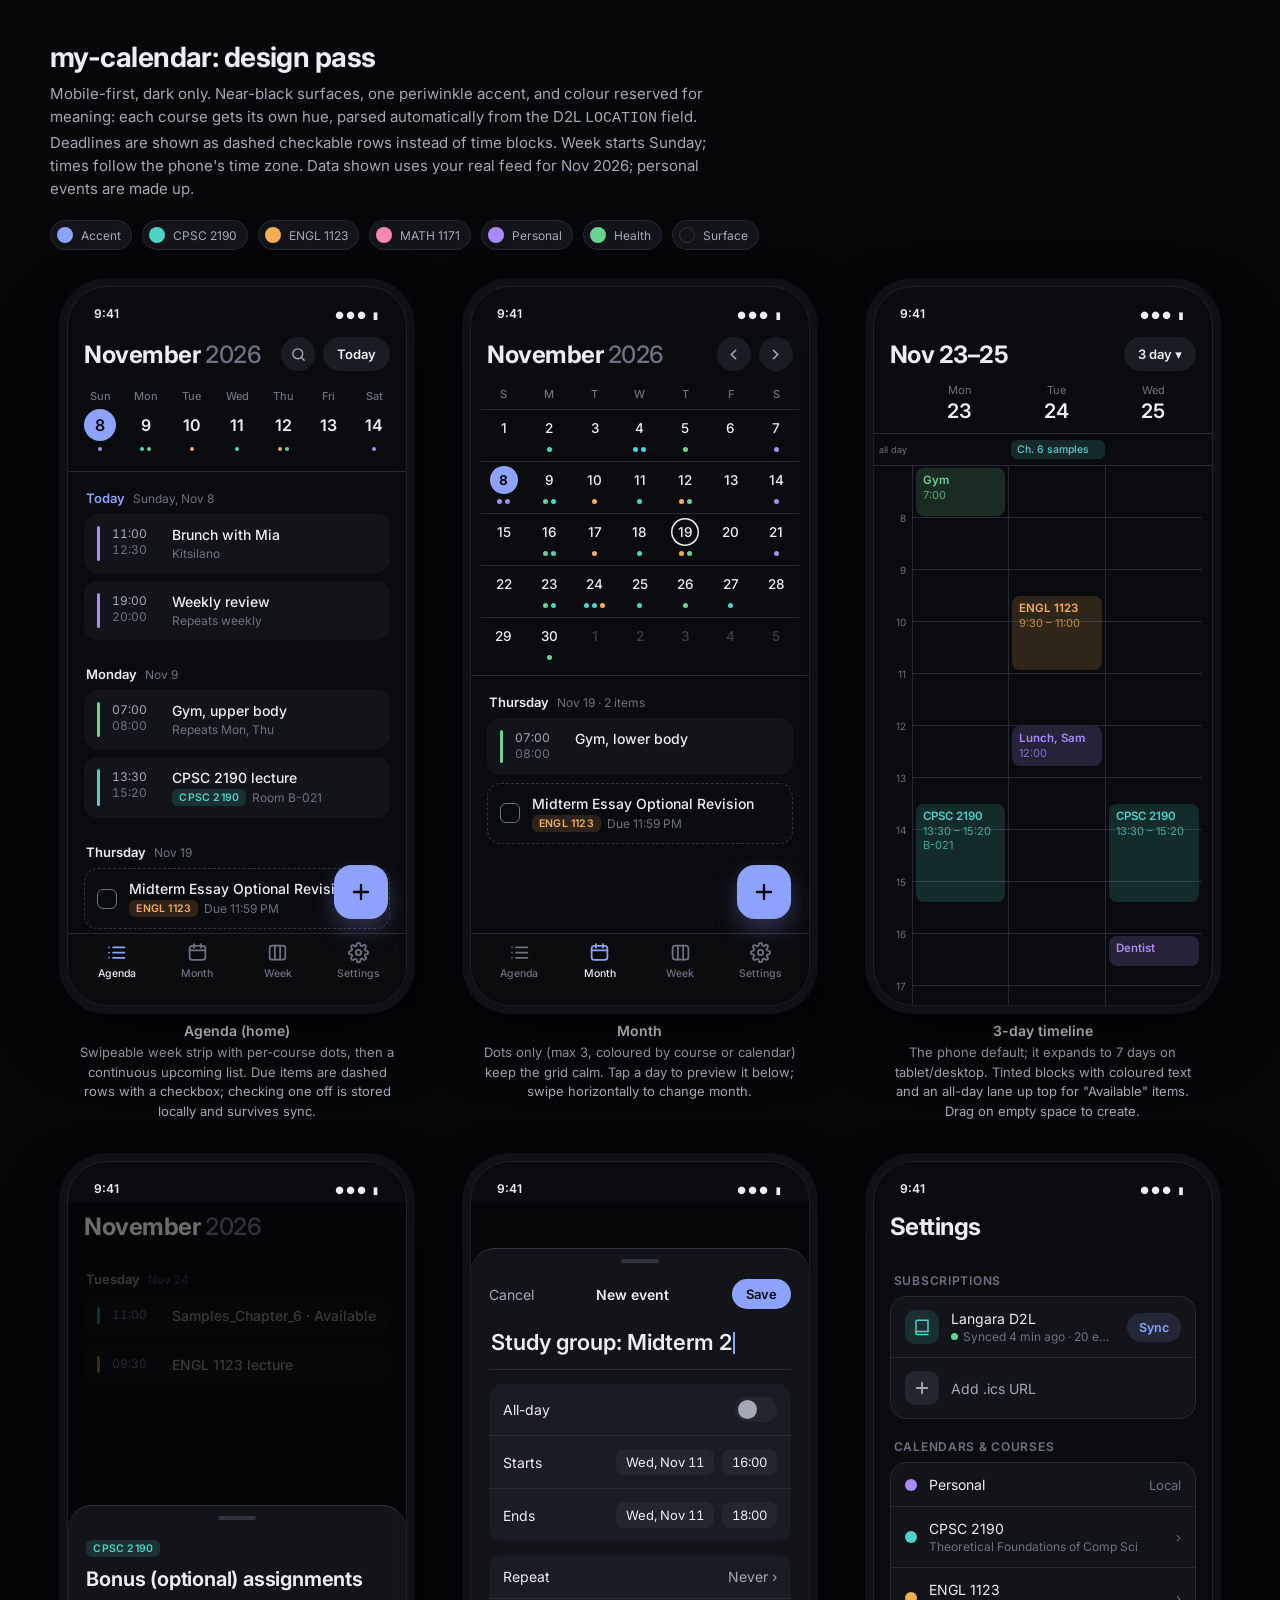
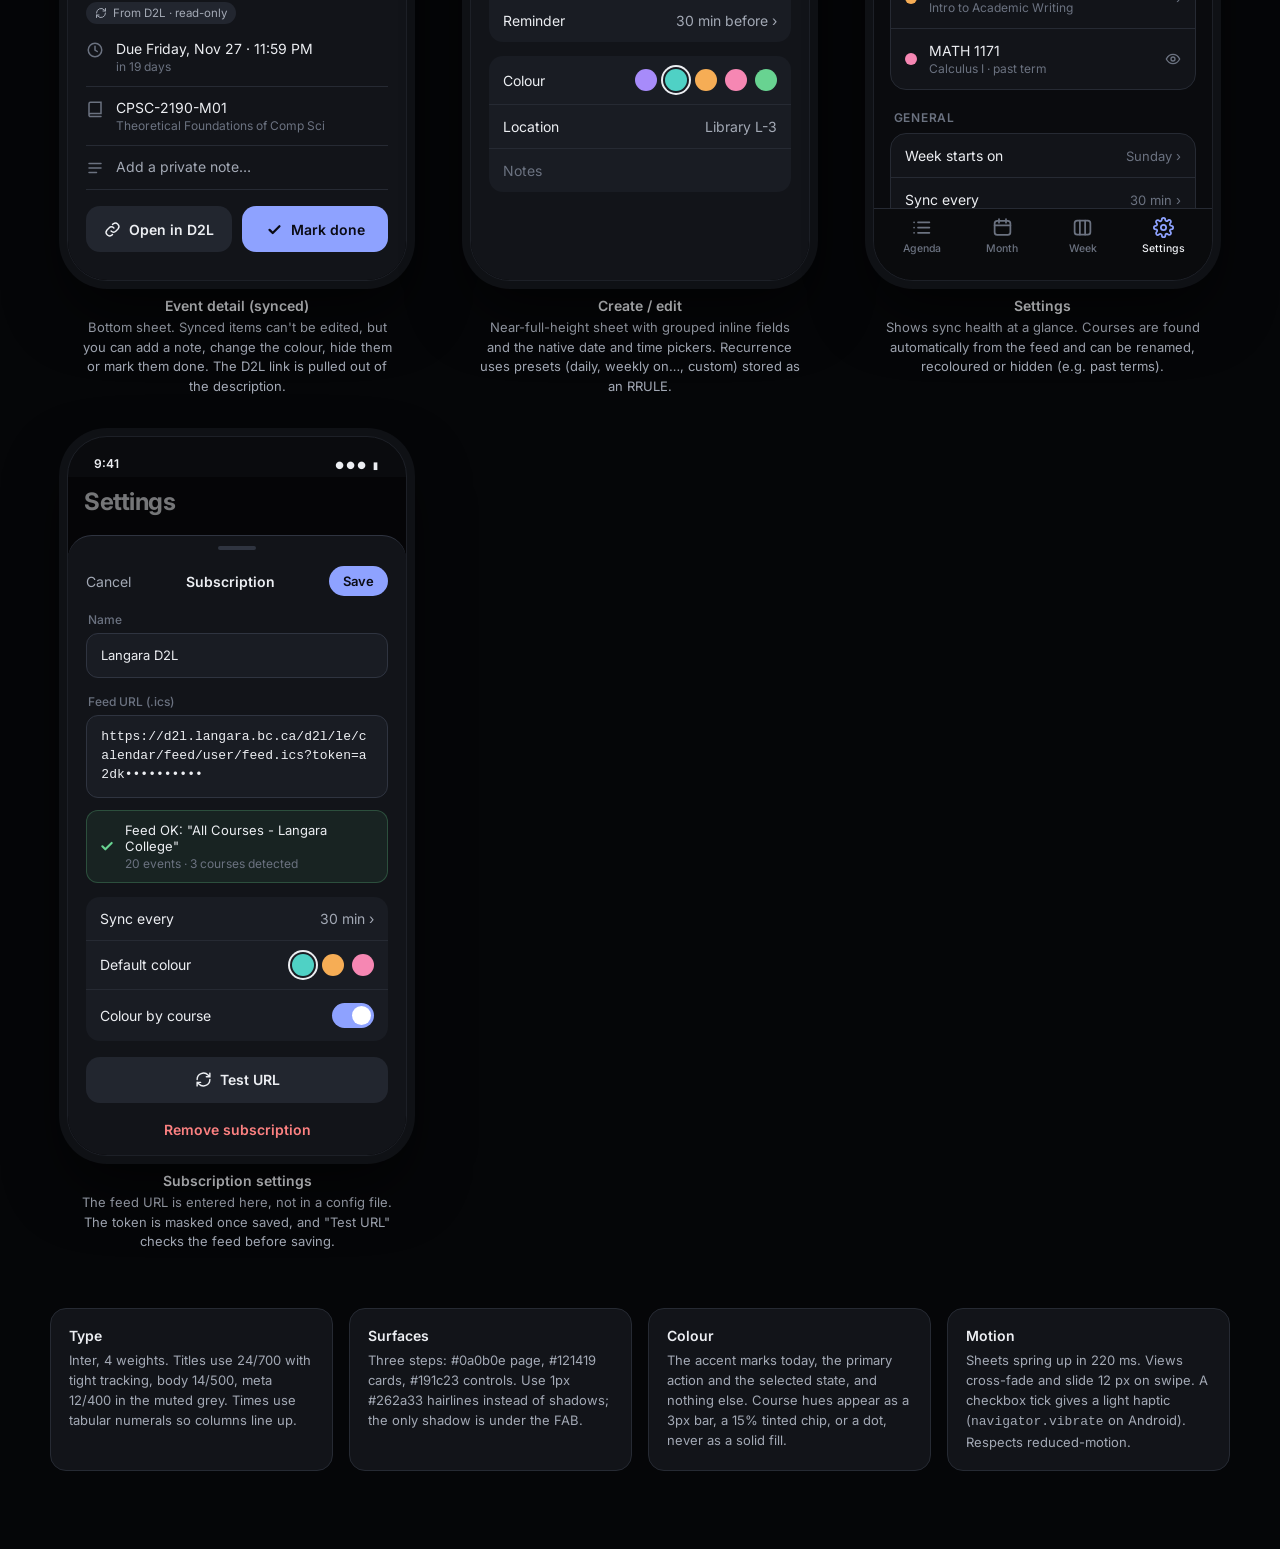
==== docs/designs/index.html @ 11b60230 "Add plan and design mockups Co-Authored-By: Claude Opus 5.5 <noreply@anthropic.com>" ====
<!doctype html>
<html lang="en">
<head>
<meta charset="utf-8">
<meta name="viewport" content="width=device-width, initial-scale=1">
<title>Calendar Designs</title>
<link rel="preconnect" href="https://fonts.googleapis.com">
<link href="https://fonts.googleapis.com/css2?family=Inter:wght@400;500;600;700&display=swap" rel="stylesheet">
<style>
:root{
  --bg:#0a0b0e; --canvas:#050608;
  --s1:#121419; --s2:#191c23; --s3:#22262f;
  --line:#262a33; --line2:#2f3440;
  --tx:#eceef2; --tx2:#a3a9b5; --tx3:#6b7280;
  --accent:#8ea2ff; --accent-bg:rgba(142,162,255,.14);
  --cpsc:#4fd1c5; --engl:#f6ad55; --math:#f687b3; --me:#a78bfa; --gym:#68d391;
  --danger:#fc8181;
  --r:14px;
}
*{box-sizing:border-box;margin:0;padding:0}
html,body{background:var(--canvas);color:var(--tx);font-family:Inter,system-ui,sans-serif;-webkit-font-smoothing:antialiased}
body{padding:40px 16px 80px}
.intro{max-width:1180px;margin:0 auto 36px}
.intro h1{font-size:28px;font-weight:700;letter-spacing:-.02em}
.intro p{color:var(--tx2);margin-top:8px;max-width:680px;line-height:1.55;font-size:15px}
.tokens{display:flex;flex-wrap:wrap;gap:10px;margin-top:20px}
.tok{display:flex;align-items:center;gap:8px;font-size:12px;color:var(--tx2);background:var(--s1);border:1px solid var(--line);padding:6px 10px 6px 6px;border-radius:999px}
.tok i{width:16px;height:16px;border-radius:50%;display:block}
.grid{max-width:1180px;margin:0 auto;display:grid;grid-template-columns:repeat(auto-fill,minmax(340px,1fr));gap:40px 28px;justify-items:center}
figure{display:flex;flex-direction:column;align-items:center;gap:14px}
figcaption{font-size:13px;color:var(--tx2);text-align:center;max-width:320px;line-height:1.5}
figcaption b{color:var(--tx);display:block;font-weight:600;font-size:14px;margin-bottom:2px}

/* phone */
.phone{width:340px;max-width:100%;height:720px;background:var(--bg);border-radius:40px;border:1px solid #1d2027;box-shadow:0 0 0 8px #0f1115,0 30px 60px rgba(0,0,0,.6);position:relative;overflow:hidden;display:flex;flex-direction:column}
.status{height:40px;flex:none;display:flex;justify-content:space-between;align-items:flex-end;padding:0 26px 6px;font-size:12px;font-weight:600}
.status span:last-child{letter-spacing:2px;font-size:10px}
.screen{flex:1;overflow:hidden;display:flex;flex-direction:column;position:relative}
.scroll{flex:1;overflow:hidden;padding:0 16px}

/* header */
.hdr{padding:10px 16px 12px;display:flex;align-items:center;justify-content:space-between}
.hdr h2{font-size:24px;font-weight:700;letter-spacing:-.02em}
.hdr h2 small{color:var(--tx3);font-weight:500;font-size:24px}
.hbtns{display:flex;gap:8px}
.ib{width:34px;height:34px;border-radius:50%;background:var(--s2);display:grid;place-items:center;color:var(--tx2)}
.ib svg{width:17px;height:17px}
.pill{height:34px;padding:0 14px;border-radius:999px;background:var(--s2);display:flex;align-items:center;font-size:13px;font-weight:600;color:var(--tx)}

/* week strip */
.strip{display:grid;grid-template-columns:repeat(7,1fr);padding:0 10px 12px;gap:2px;border-bottom:1px solid var(--line)}
.d{display:flex;flex-direction:column;align-items:center;gap:6px;padding:6px 0 8px;border-radius:12px}
.d .w{font-size:11px;color:var(--tx3);font-weight:500}
.d .n{font-size:16px;font-weight:600;width:32px;height:32px;display:grid;place-items:center;border-radius:50%}
.d.today .n{background:var(--accent);color:#0a0b14}
.d .dots{display:flex;gap:3px;height:4px}
.d .dots i{width:4px;height:4px;border-radius:50%}

/* agenda */
.dayh{display:flex;align-items:baseline;gap:8px;padding:18px 2px 8px}
.dayh b{font-size:13px;font-weight:600}
.dayh span{font-size:12px;color:var(--tx3)}
.dayh.t b{color:var(--accent)}
.ev{display:flex;gap:12px;align-items:stretch;padding:11px 12px;background:var(--s1);border-radius:var(--r);margin-bottom:8px;border:1px solid transparent}
.ev .bar{width:3px;border-radius:3px;flex:none}
.ev .tm{width:48px;flex:none;font-size:12px;color:var(--tx2);line-height:1.35;font-variant-numeric:tabular-nums}
.ev .tm em{display:block;color:var(--tx3);font-style:normal}
.ev .bd{flex:1;min-width:0}
.ev .tt{font-size:14px;font-weight:500;white-space:nowrap;overflow:hidden;text-overflow:ellipsis}
.ev .sb{font-size:12px;color:var(--tx3);margin-top:3px;display:flex;gap:6px;align-items:center;white-space:nowrap;overflow:hidden}
.chip{font-size:10.5px;font-weight:600;padding:2px 7px;border-radius:6px;letter-spacing:.02em}
.ev.due{background:transparent;border:1px dashed var(--line2)}
.cb{width:20px;height:20px;border-radius:6px;border:1.5px solid var(--tx3);flex:none;align-self:center;display:grid;place-items:center}
.cb.on{background:var(--cpsc);border-color:var(--cpsc)}
.cb.on svg{width:13px;height:13px;color:#06201e}
.ev.done .tt{color:var(--tx3);text-decoration:line-through}
.empty{font-size:12px;color:var(--tx3);padding:4px 2px 4px}

/* fab + nav */
.fab{position:absolute;right:18px;bottom:86px;width:54px;height:54px;border-radius:18px;background:var(--accent);color:#0a0b14;display:grid;place-items:center;box-shadow:0 10px 24px rgba(142,162,255,.28)}
.fab svg{width:24px;height:24px}
.nav{height:72px;flex:none;border-top:1px solid var(--line);background:rgba(10,11,14,.92);display:grid;grid-template-columns:repeat(4,1fr);padding:8px 8px 18px}
.nav a{display:flex;flex-direction:column;align-items:center;gap:4px;font-size:10.5px;color:var(--tx3);font-weight:500}
.nav a svg{width:21px;height:21px}
.nav a.on{color:var(--tx)}
.nav a.on svg{color:var(--accent)}

/* month */
.mgrid{display:grid;grid-template-columns:repeat(7,1fr);padding:0 10px}
.mgrid .wd{font-size:11px;color:var(--tx3);text-align:center;padding:4px 0 8px;font-weight:500}
.mc{height:52px;display:flex;flex-direction:column;align-items:center;gap:5px;padding-top:4px;border-top:1px solid var(--line)}
.mc .n{font-size:13.5px;width:28px;height:28px;display:grid;place-items:center;border-radius:50%;font-weight:500}
.mc.o .n{color:var(--tx3);opacity:.5}
.mc.today .n{background:var(--accent);color:#0a0b14;font-weight:700}
.mc.sel .n{box-shadow:inset 0 0 0 1.5px var(--tx)}
.mc .dots{display:flex;gap:3px}
.mc .dots i{width:5px;height:5px;border-radius:50%}
.selday{flex:1;overflow:hidden;margin-top:6px;border-top:1px solid var(--line);padding:0 16px}

/* week timeline */
.tl{display:grid;grid-template-columns:38px repeat(3,1fr);flex:1;position:relative;padding-right:10px}
.tlh{display:grid;grid-template-columns:38px repeat(3,1fr);padding:0 10px 10px 0;border-bottom:1px solid var(--line)}
.tlh div{text-align:center}
.tlh .w{font-size:11px;color:var(--tx3)}
.tlh .n{font-size:20px;font-weight:600;margin-top:2px}
.tlh .today .n{color:var(--accent)}
.hrs{font-size:10px;color:var(--tx3);text-align:right;padding-right:6px}
.hrs div{height:52px;transform:translateY(-6px)}
.col{position:relative;border-left:1px solid var(--line);background:repeating-linear-gradient(to bottom,transparent 0,transparent 51px,var(--line) 51px,var(--line) 52px)}
.blk{position:absolute;left:3px;right:3px;border-radius:8px;padding:5px 7px;font-size:11px;line-height:1.3;overflow:hidden}
.blk b{font-weight:600;display:block;font-size:11.5px}
.blk span{opacity:.75}
.now{position:absolute;left:38px;right:10px;height:2px;background:var(--danger);z-index:2}
.now::before{content:"";position:absolute;left:-4px;top:-3px;width:8px;height:8px;border-radius:50%;background:var(--danger)}
.allday{display:grid;grid-template-columns:38px repeat(3,1fr);padding:6px 10px 6px 0;border-bottom:1px solid var(--line);font-size:10px;color:var(--tx3);gap:3px;align-items:center}
.allday .a{font-size:10.5px;padding:3px 6px;border-radius:6px;font-weight:500;white-space:nowrap;overflow:hidden;text-overflow:ellipsis}

/* sheet */
.dim{position:absolute;inset:0;background:rgba(0,0,0,.55)}
.sheet{position:absolute;left:0;right:0;bottom:0;background:var(--s1);border-radius:24px 24px 0 0;border-top:1px solid var(--line2);padding:10px 18px 28px}
.grab{width:38px;height:4px;border-radius:4px;background:var(--line2);margin:0 auto 16px}
.sheet h3{font-size:20px;font-weight:650;letter-spacing:-.01em;line-height:1.3}
.row{display:flex;gap:12px;align-items:flex-start;padding:12px 0;border-bottom:1px solid var(--line);font-size:14px}
.row:last-of-type{border-bottom:0}
.row svg{width:18px;height:18px;color:var(--tx3);flex:none;margin-top:1px}
.row small{display:block;color:var(--tx3);font-size:12px;margin-top:2px}
.src{display:inline-flex;align-items:center;gap:6px;font-size:11.5px;color:var(--tx2);background:var(--s3);padding:4px 9px;border-radius:999px;margin:10px 0 4px}
.src svg{width:12px;height:12px}
.btns{display:flex;gap:10px;margin-top:16px}
.btn{flex:1;height:46px;border-radius:14px;display:flex;align-items:center;justify-content:center;gap:8px;font-size:14px;font-weight:600;background:var(--s3);color:var(--tx)}
.btn.pri{background:var(--accent);color:#0a0b14}
.btn svg{width:17px;height:17px}

/* form */
.ftop{display:flex;justify-content:space-between;align-items:center;margin-bottom:14px;font-size:14px}
.ftop a{color:var(--tx2)}
.ftop b{font-weight:600}
.ftop .save{color:#0a0b14;background:var(--accent);padding:7px 14px;border-radius:999px;font-weight:600;font-size:13px}
.title-in{font-size:22px;font-weight:600;padding:6px 2px 14px;border-bottom:1px solid var(--line);color:var(--tx)}
.title-in .caret{display:inline-block;width:2px;height:22px;background:var(--accent);vertical-align:-4px;margin-left:1px}
.grp{background:var(--s2);border-radius:14px;margin-top:14px;overflow:hidden}
.fr{display:flex;align-items:center;justify-content:space-between;padding:13px 14px;font-size:14px;border-bottom:1px solid var(--line)}
.fr:last-child{border-bottom:0}
.fr .v{color:var(--tx2);display:flex;align-items:center;gap:8px}
.fr .v .box{background:var(--s3);padding:5px 10px;border-radius:8px;color:var(--tx);font-size:13px;font-variant-numeric:tabular-nums}
.tog{width:42px;height:25px;border-radius:999px;background:var(--s3);position:relative}
.tog::after{content:"";position:absolute;top:3px;left:3px;width:19px;height:19px;border-radius:50%;background:var(--tx2)}
.tog.on{background:var(--accent)}.tog.on::after{left:20px;background:#fff}
.sw{display:flex;gap:8px}
.sw i{width:22px;height:22px;border-radius:50%;display:block}
.sw i.on{box-shadow:0 0 0 2px var(--s2),0 0 0 4px var(--tx)}

/* settings */
.sec{font-size:12px;color:var(--tx3);font-weight:600;letter-spacing:.06em;text-transform:uppercase;margin:20px 4px 8px}
.card{background:var(--s1);border-radius:16px;border:1px solid var(--line);overflow:hidden}
.sr{display:flex;align-items:center;gap:12px;padding:13px 14px;border-bottom:1px solid var(--line);font-size:14px}
.sr:last-child{border-bottom:0}
.sr .ic{width:34px;height:34px;border-radius:10px;display:grid;place-items:center;flex:none}
.sr .ic svg{width:18px;height:18px}
.sr .m{flex:1;min-width:0}
.sr .m small{display:block;font-size:12px;color:var(--tx3);margin-top:2px;white-space:nowrap;overflow:hidden;text-overflow:ellipsis}
.ok{display:inline-block;width:7px;height:7px;border-radius:50%;background:var(--gym);margin-right:5px;vertical-align:1px}
.sr .r{color:var(--tx3);font-size:13px}
.syncbtn{font-size:12.5px;font-weight:600;color:var(--accent);background:var(--accent-bg);padding:7px 12px;border-radius:999px}
.dot{width:12px;height:12px;border-radius:50%;flex:none}
.notes{max-width:1180px;margin:56px auto 0;display:grid;grid-template-columns:repeat(auto-fit,minmax(260px,1fr));gap:16px}
.note{background:var(--s1);border:1px solid var(--line);border-radius:16px;padding:18px}
.note h4{font-size:14px;font-weight:600;margin-bottom:6px}
.note p{font-size:13px;color:var(--tx2);line-height:1.55}
.inp{background:var(--s2);border:1px solid var(--line2);border-radius:12px;padding:12px 14px;font-size:13px;color:var(--tx);font-family:ui-monospace,Menlo,monospace;word-break:break-all;line-height:1.45}
.lbl{font-size:12px;color:var(--tx3);margin:16px 2px 6px;font-weight:500}
.okbox{display:flex;gap:10px;align-items:center;margin-top:12px;padding:11px 12px;border-radius:12px;background:rgba(104,211,145,.08);border:1px solid rgba(104,211,145,.25);font-size:13px}
.okbox svg{width:16px;height:16px;color:var(--gym);flex:none}
.okbox small{display:block;color:var(--tx3);font-size:12px;margin-top:2px}
.danger{color:var(--danger);font-size:14px;font-weight:600;text-align:center;margin-top:18px}
</style>
</head>
<body>

<svg width="0" height="0" style="position:absolute">
  <symbol id="i-list" viewBox="0 0 24 24" fill="none" stroke="currentColor" stroke-width="2" stroke-linecap="round"><path d="M8 6h13M8 12h13M8 18h13M3.5 6h.01M3.5 12h.01M3.5 18h.01"/></symbol>
  <symbol id="i-cal" viewBox="0 0 24 24" fill="none" stroke="currentColor" stroke-width="2" stroke-linecap="round"><rect x="3" y="4.5" width="18" height="16" rx="3"/><path d="M3 9.5h18M8 2.5v4M16 2.5v4"/></symbol>
  <symbol id="i-week" viewBox="0 0 24 24" fill="none" stroke="currentColor" stroke-width="2" stroke-linecap="round"><rect x="3" y="4" width="18" height="16" rx="3"/><path d="M9 4v16M15 4v16"/></symbol>
  <symbol id="i-gear" viewBox="0 0 24 24" fill="none" stroke="currentColor" stroke-width="2" stroke-linecap="round"><circle cx="12" cy="12" r="3"/><path d="M19.4 15a1.7 1.7 0 0 0 .3 1.8l.1.1a2 2 0 1 1-2.8 2.8l-.1-.1a1.7 1.7 0 0 0-1.8-.3 1.7 1.7 0 0 0-1 1.5V21a2 2 0 1 1-4 0v-.1a1.7 1.7 0 0 0-1.1-1.5 1.7 1.7 0 0 0-1.8.3l-.1.1a2 2 0 1 1-2.8-2.8l.1-.1a1.7 1.7 0 0 0 .3-1.8 1.7 1.7 0 0 0-1.5-1H3a2 2 0 1 1 0-4h.1a1.7 1.7 0 0 0 1.5-1.1 1.7 1.7 0 0 0-.3-1.8l-.1-.1a2 2 0 1 1 2.8-2.8l.1.1a1.7 1.7 0 0 0 1.8.3H9a1.7 1.7 0 0 0 1-1.5V3a2 2 0 1 1 4 0v.1a1.7 1.7 0 0 0 1 1.5 1.7 1.7 0 0 0 1.8-.3l.1-.1a2 2 0 1 1 2.8 2.8l-.1.1a1.7 1.7 0 0 0-.3 1.8V9a1.7 1.7 0 0 0 1.5 1H21a2 2 0 1 1 0 4h-.1a1.7 1.7 0 0 0-1.5 1z"/></symbol>
  <symbol id="i-plus" viewBox="0 0 24 24" fill="none" stroke="currentColor" stroke-width="2.4" stroke-linecap="round"><path d="M12 5v14M5 12h14"/></symbol>
  <symbol id="i-search" viewBox="0 0 24 24" fill="none" stroke="currentColor" stroke-width="2" stroke-linecap="round"><circle cx="11" cy="11" r="7"/><path d="m20 20-3.5-3.5"/></symbol>
  <symbol id="i-check" viewBox="0 0 24 24" fill="none" stroke="currentColor" stroke-width="3.2" stroke-linecap="round" stroke-linejoin="round"><path d="m5 12.5 4.5 4.5L19 7.5"/></symbol>
  <symbol id="i-clock" viewBox="0 0 24 24" fill="none" stroke="currentColor" stroke-width="2" stroke-linecap="round"><circle cx="12" cy="12" r="9"/><path d="M12 7v5l3 2"/></symbol>
  <symbol id="i-book" viewBox="0 0 24 24" fill="none" stroke="currentColor" stroke-width="2" stroke-linecap="round"><path d="M4 19.5V5a2 2 0 0 1 2-2h14v15H6a2 2 0 0 0-2 2zm0 0A2 2 0 0 0 6 22h14"/></symbol>
  <symbol id="i-text" viewBox="0 0 24 24" fill="none" stroke="currentColor" stroke-width="2" stroke-linecap="round"><path d="M4 6h16M4 12h16M4 18h10"/></symbol>
  <symbol id="i-link" viewBox="0 0 24 24" fill="none" stroke="currentColor" stroke-width="2" stroke-linecap="round"><path d="M10 14a5 5 0 0 0 7 0l3-3a5 5 0 0 0-7-7l-1 1M14 10a5 5 0 0 0-7 0l-3 3a5 5 0 0 0 7 7l1-1"/></symbol>
  <symbol id="i-sync" viewBox="0 0 24 24" fill="none" stroke="currentColor" stroke-width="2" stroke-linecap="round"><path d="M21 12a9 9 0 0 1-15.5 6.2L3 16M3 12a9 9 0 0 1 15.5-6.2L21 8M21 3v5h-5M3 21v-5h5"/></symbol>
  <symbol id="i-left" viewBox="0 0 24 24" fill="none" stroke="currentColor" stroke-width="2.2" stroke-linecap="round"><path d="m15 18-6-6 6-6"/></symbol>
  <symbol id="i-right" viewBox="0 0 24 24" fill="none" stroke="currentColor" stroke-width="2.2" stroke-linecap="round"><path d="m9 18 6-6-6-6"/></symbol>
  <symbol id="i-user" viewBox="0 0 24 24" fill="none" stroke="currentColor" stroke-width="2" stroke-linecap="round"><circle cx="12" cy="8" r="4"/><path d="M4 21a8 8 0 0 1 16 0"/></symbol>
  <symbol id="i-down" viewBox="0 0 24 24" fill="none" stroke="currentColor" stroke-width="2" stroke-linecap="round"><path d="M12 3v12m-5-5 5 5 5-5M4 21h16"/></symbol>
  <symbol id="i-eye" viewBox="0 0 24 24" fill="none" stroke="currentColor" stroke-width="2" stroke-linecap="round"><path d="M2 12s3.5-7 10-7 10 7 10 7-3.5 7-10 7S2 12 2 12z"/><circle cx="12" cy="12" r="3"/></symbol>
</svg>

<header class="intro">
  <h1>my-calendar: design pass</h1>
  <p>Mobile-first, dark only. Near-black surfaces, one periwinkle accent, and colour reserved for meaning: each course gets its own hue, parsed automatically from the D2L <code>LOCATION</code> field. Deadlines are shown as dashed checkable rows instead of time blocks. Week starts Sunday; times follow the phone's time zone. Data shown uses your real feed for Nov 2026; personal events are made up.</p>
  <div class="tokens">
    <span class="tok"><i style="background:var(--accent)"></i>Accent</span>
    <span class="tok"><i style="background:var(--cpsc)"></i>CPSC 2190</span>
    <span class="tok"><i style="background:var(--engl)"></i>ENGL 1123</span>
    <span class="tok"><i style="background:var(--math)"></i>MATH 1171</span>
    <span class="tok"><i style="background:var(--me)"></i>Personal</span>
    <span class="tok"><i style="background:var(--gym)"></i>Health</span>
    <span class="tok"><i style="background:var(--s1);border:1px solid var(--line2)"></i>Surface</span>
  </div>
</header>

<main class="grid">

<!-- 1. AGENDA -->
<figure>
<div class="phone"><div class="status"><span>9:41</span><span>●●● ▮</span></div>
<div class="screen">
  <div class="hdr"><h2>November <small>2026</small></h2><div class="hbtns"><span class="ib"><svg><use href="#i-search"/></svg></span><span class="pill">Today</span></div></div>
  <div class="strip">
    <div class="d today"><span class="w">Sun</span><span class="n">8</span><span class="dots"><i style="background:var(--me)"></i></span></div>
    <div class="d"><span class="w">Mon</span><span class="n">9</span><span class="dots"><i style="background:var(--cpsc)"></i><i style="background:var(--gym)"></i></span></div>
    <div class="d"><span class="w">Tue</span><span class="n">10</span><span class="dots"><i style="background:var(--engl)"></i></span></div>
    <div class="d"><span class="w">Wed</span><span class="n">11</span><span class="dots"><i style="background:var(--cpsc)"></i></span></div>
    <div class="d"><span class="w">Thu</span><span class="n">12</span><span class="dots"><i style="background:var(--engl)"></i><i style="background:var(--gym)"></i></span></div>
    <div class="d"><span class="w">Fri</span><span class="n">13</span><span class="dots"></span></div>
    <div class="d"><span class="w">Sat</span><span class="n">14</span><span class="dots"><i style="background:var(--me)"></i></span></div>
  </div>
  <div class="scroll">
    <div class="dayh t"><b>Today</b><span>Sunday, Nov 8</span></div>
    <div class="ev"><span class="bar" style="background:var(--me)"></span><div class="tm">11:00<em>12:30</em></div><div class="bd"><div class="tt">Brunch with Mia</div><div class="sb">Kitsilano</div></div></div>
    <div class="ev"><span class="bar" style="background:var(--me)"></span><div class="tm">19:00<em>20:00</em></div><div class="bd"><div class="tt">Weekly review</div><div class="sb">Repeats weekly</div></div></div>

    <div class="dayh"><b>Monday</b><span>Nov 9</span></div>
    <div class="ev"><span class="bar" style="background:var(--gym)"></span><div class="tm">07:00<em>08:00</em></div><div class="bd"><div class="tt">Gym, upper body</div><div class="sb">Repeats Mon, Thu</div></div></div>
    <div class="ev"><span class="bar" style="background:var(--cpsc)"></span><div class="tm">13:30<em>15:20</em></div><div class="bd"><div class="tt">CPSC 2190 lecture</div><div class="sb"><span class="chip" style="background:rgba(79,209,197,.15);color:var(--cpsc)">CPSC 2190</span>Room B-021</div></div></div>

    <div class="dayh"><b>Thursday</b><span>Nov 19</span></div>
    <div class="ev due"><span class="cb"></span><div class="bd"><div class="tt">Midterm Essay Optional Revision</div><div class="sb"><span class="chip" style="background:rgba(246,173,85,.15);color:var(--engl)">ENGL 1123</span>Due 11:59 PM</div></div></div>
  </div>
  <span class="fab"><svg><use href="#i-plus"/></svg></span>
  <nav class="nav"><a class="on"><svg><use href="#i-list"/></svg>Agenda</a><a><svg><use href="#i-cal"/></svg>Month</a><a><svg><use href="#i-week"/></svg>Week</a><a><svg><use href="#i-gear"/></svg>Settings</a></nav>
</div></div>
<figcaption><b>Agenda (home)</b>Swipeable week strip with per-course dots, then a continuous upcoming list. Due items are dashed rows with a checkbox; checking one off is stored locally and survives sync.</figcaption>
</figure>

<!-- 2. MONTH -->
<figure>
<div class="phone"><div class="status"><span>9:41</span><span>●●● ▮</span></div>
<div class="screen">
  <div class="hdr"><h2>November <small>2026</small></h2><div class="hbtns"><span class="ib"><svg><use href="#i-left"/></svg></span><span class="ib"><svg><use href="#i-right"/></svg></span></div></div>
  <div class="mgrid">
    <div class="wd">S</div><div class="wd">M</div><div class="wd">T</div><div class="wd">W</div><div class="wd">T</div><div class="wd">F</div><div class="wd">S</div>
    <div class="mc"><span class="n">1</span><span class="dots"></span></div>
    <div class="mc"><span class="n">2</span><span class="dots"><i style="background:var(--cpsc)"></i></span></div>
    <div class="mc"><span class="n">3</span><span class="dots"></span></div>
    <div class="mc"><span class="n">4</span><span class="dots"><i style="background:var(--cpsc)"></i><i style="background:var(--cpsc)"></i></span></div>
    <div class="mc"><span class="n">5</span><span class="dots"><i style="background:var(--gym)"></i></span></div>
    <div class="mc"><span class="n">6</span><span class="dots"></span></div>
    <div class="mc"><span class="n">7</span><span class="dots"><i style="background:var(--me)"></i></span></div>

    <div class="mc today"><span class="n">8</span><span class="dots"><i style="background:var(--me)"></i><i style="background:var(--me)"></i></span></div>
    <div class="mc"><span class="n">9</span><span class="dots"><i style="background:var(--gym)"></i><i style="background:var(--cpsc)"></i></span></div>
    <div class="mc"><span class="n">10</span><span class="dots"><i style="background:var(--engl)"></i></span></div>
    <div class="mc"><span class="n">11</span><span class="dots"><i style="background:var(--cpsc)"></i></span></div>
    <div class="mc"><span class="n">12</span><span class="dots"><i style="background:var(--engl)"></i><i style="background:var(--gym)"></i></span></div>
    <div class="mc"><span class="n">13</span><span class="dots"></span></div>
    <div class="mc"><span class="n">14</span><span class="dots"><i style="background:var(--me)"></i></span></div>

    <div class="mc"><span class="n">15</span><span class="dots"></span></div>
    <div class="mc"><span class="n">16</span><span class="dots"><i style="background:var(--gym)"></i><i style="background:var(--cpsc)"></i></span></div>
    <div class="mc"><span class="n">17</span><span class="dots"><i style="background:var(--engl)"></i></span></div>
    <div class="mc"><span class="n">18</span><span class="dots"><i style="background:var(--cpsc)"></i></span></div>
    <div class="mc sel"><span class="n">19</span><span class="dots"><i style="background:var(--engl)"></i><i style="background:var(--gym)"></i></span></div>
    <div class="mc"><span class="n">20</span><span class="dots"></span></div>
    <div class="mc"><span class="n">21</span><span class="dots"><i style="background:var(--me)"></i></span></div>

    <div class="mc"><span class="n">22</span><span class="dots"></span></div>
    <div class="mc"><span class="n">23</span><span class="dots"><i style="background:var(--gym)"></i><i style="background:var(--cpsc)"></i></span></div>
    <div class="mc"><span class="n">24</span><span class="dots"><i style="background:var(--cpsc)"></i><i style="background:var(--cpsc)"></i><i style="background:var(--engl)"></i></span></div>
    <div class="mc"><span class="n">25</span><span class="dots"><i style="background:var(--cpsc)"></i></span></div>
    <div class="mc"><span class="n">26</span><span class="dots"><i style="background:var(--gym)"></i></span></div>
    <div class="mc"><span class="n">27</span><span class="dots"><i style="background:var(--cpsc)"></i></span></div>
    <div class="mc"><span class="n">28</span><span class="dots"></span></div>

    <div class="mc"><span class="n">29</span><span class="dots"></span></div>
    <div class="mc"><span class="n">30</span><span class="dots"><i style="background:var(--gym)"></i></span></div>
    <div class="mc o"><span class="n">1</span><span class="dots"></span></div>
    <div class="mc o"><span class="n">2</span><span class="dots"></span></div>
    <div class="mc o"><span class="n">3</span><span class="dots"></span></div>
    <div class="mc o"><span class="n">4</span><span class="dots"></span></div>
    <div class="mc o"><span class="n">5</span><span class="dots"></span></div>
  </div>
  <div class="selday">
    <div class="dayh"><b>Thursday</b><span>Nov 19 · 2 items</span></div>
    <div class="ev"><span class="bar" style="background:var(--gym)"></span><div class="tm">07:00<em>08:00</em></div><div class="bd"><div class="tt">Gym, lower body</div></div></div>
    <div class="ev due"><span class="cb"></span><div class="bd"><div class="tt">Midterm Essay Optional Revision</div><div class="sb"><span class="chip" style="background:rgba(246,173,85,.15);color:var(--engl)">ENGL 1123</span>Due 11:59 PM</div></div></div>
  </div>
  <span class="fab"><svg><use href="#i-plus"/></svg></span>
  <nav class="nav"><a><svg><use href="#i-list"/></svg>Agenda</a><a class="on"><svg><use href="#i-cal"/></svg>Month</a><a><svg><use href="#i-week"/></svg>Week</a><a><svg><use href="#i-gear"/></svg>Settings</a></nav>
</div></div>
<figcaption><b>Month</b>Dots only (max 3, coloured by course or calendar) keep the grid calm. Tap a day to preview it below; swipe horizontally to change month.</figcaption>
</figure>

<!-- 3. WEEK / 3-DAY -->
<figure>
<div class="phone"><div class="status"><span>9:41</span><span>●●● ▮</span></div>
<div class="screen">
  <div class="hdr"><h2>Nov 23–25</h2><div class="hbtns"><span class="pill">3 day ▾</span></div></div>
  <div class="tlh"><div></div>
    <div><div class="w">Mon</div><div class="n">23</div></div>
    <div><div class="w">Tue</div><div class="n">24</div></div>
    <div><div class="w">Wed</div><div class="n">25</div></div>
  </div>
  <div class="allday"><span style="text-align:right;padding-right:5px;font-size:9px">all day</span><span></span><span class="a" style="background:rgba(79,209,197,.15);color:var(--cpsc)">Ch. 6 samples</span><span></span></div>
  <div class="tl">
    <div class="hrs"><div></div><div>8</div><div>9</div><div>10</div><div>11</div><div>12</div><div>13</div><div>14</div><div>15</div><div>16</div><div>17</div></div>
    <div class="col">
      <div class="blk" style="top:2px;height:48px;background:rgba(104,211,145,.16);color:var(--gym)"><b>Gym</b><span>7:00</span></div>
      <div class="blk" style="top:338px;height:98px;background:rgba(79,209,197,.16);color:var(--cpsc)"><b>CPSC 2190</b><span>13:30 – 15:20<br>B-021</span></div>
    </div>
    <div class="col">
      <div class="blk" style="top:130px;height:74px;background:rgba(246,173,85,.16);color:var(--engl)"><b>ENGL 1123</b><span>9:30 – 11:00</span></div>
      <div class="blk" style="top:260px;height:40px;background:rgba(167,139,250,.18);color:var(--me)"><b>Lunch, Sam</b><span>12:00</span></div>
    </div>
    <div class="col">
      <div class="blk" style="top:338px;height:98px;background:rgba(79,209,197,.16);color:var(--cpsc)"><b>CPSC 2190</b><span>13:30 – 15:20</span></div>
      <div class="blk" style="top:470px;height:30px;background:rgba(167,139,250,.18);color:var(--me)"><b>Dentist</b></div>
    </div>
  </div>
  <nav class="nav"><a><svg><use href="#i-list"/></svg>Agenda</a><a><svg><use href="#i-cal"/></svg>Month</a><a class="on"><svg><use href="#i-week"/></svg>Week</a><a><svg><use href="#i-gear"/></svg>Settings</a></nav>
</div></div>
<figcaption><b>3-day timeline</b>The phone default; it expands to 7 days on tablet/desktop. Tinted blocks with coloured text and an all-day lane up top for "Available" items. Drag on empty space to create.</figcaption>
</figure>

<!-- 4. DETAIL SHEET -->
<figure>
<div class="phone"><div class="status"><span>9:41</span><span>●●● ▮</span></div>
<div class="screen">
  <div class="hdr"><h2>November <small>2026</small></h2></div>
  <div class="scroll" style="opacity:.5">
    <div class="dayh"><b>Tuesday</b><span>Nov 24</span></div>
    <div class="ev"><span class="bar" style="background:var(--cpsc)"></span><div class="tm">11:00</div><div class="bd"><div class="tt">Samples_Chapter_6 · Available</div></div></div>
    <div class="ev"><span class="bar" style="background:var(--engl)"></span><div class="tm">09:30</div><div class="bd"><div class="tt">ENGL 1123 lecture</div></div></div>
  </div>
  <div class="dim"></div>
  <div class="sheet">
    <div class="grab"></div>
    <span class="chip" style="background:rgba(79,209,197,.15);color:var(--cpsc)">CPSC 2190</span>
    <h3 style="margin-top:10px">Bonus (optional) assignments</h3>
    <span class="src"><svg><use href="#i-sync"/></svg>From D2L · read-only</span>
    <div class="row"><svg><use href="#i-clock"/></svg><div>Due Friday, Nov 27 · 11:59 PM<small>in 19 days</small></div></div>
    <div class="row"><svg><use href="#i-book"/></svg><div>CPSC-2190-M01<small>Theoretical Foundations of Comp Sci</small></div></div>
    <div class="row"><svg><use href="#i-text"/></svg><div style="color:var(--tx2)">Add a private note…</div></div>
    <div class="btns">
      <span class="btn"><svg><use href="#i-link"/></svg>Open in D2L</span>
      <span class="btn pri"><svg><use href="#i-check"/></svg>Mark done</span>
    </div>
  </div>
</div></div>
<figcaption><b>Event detail (synced)</b>Bottom sheet. Synced items can't be edited, but you can add a note, change the colour, hide them or mark them done. The D2L link is pulled out of the description.</figcaption>
</figure>

<!-- 5. NEW EVENT -->
<figure>
<div class="phone"><div class="status"><span>9:41</span><span>●●● ▮</span></div>
<div class="screen">
  <div class="dim" style="background:rgba(0,0,0,.4)"></div>
  <div class="sheet" style="top:46px;padding-top:10px">
    <div class="grab"></div>
    <div class="ftop"><a>Cancel</a><b>New event</b><span class="save">Save</span></div>
    <div class="title-in">Study group: Midterm 2<span class="caret"></span></div>
    <div class="grp">
      <div class="fr"><span>All-day</span><span class="tog"></span></div>
      <div class="fr"><span>Starts</span><span class="v"><span class="box">Wed, Nov 11</span><span class="box">16:00</span></span></div>
      <div class="fr"><span>Ends</span><span class="v"><span class="box">Wed, Nov 11</span><span class="box">18:00</span></span></div>
    </div>
    <div class="grp">
      <div class="fr"><span>Repeat</span><span class="v">Never ›</span></div>
      <div class="fr"><span>Reminder</span><span class="v">30 min before ›</span></div>
    </div>
    <div class="grp">
      <div class="fr"><span>Colour</span><span class="sw"><i style="background:var(--me)"></i><i class="on" style="background:var(--cpsc)"></i><i style="background:var(--engl)"></i><i style="background:var(--math)"></i><i style="background:var(--gym)"></i></span></div>
      <div class="fr"><span>Location</span><span class="v">Library L-3</span></div>
      <div class="fr"><span style="color:var(--tx3)">Notes</span><span></span></div>
    </div>
  </div>
</div></div>
<figcaption><b>Create / edit</b>Near-full-height sheet with grouped inline fields and the native date and time pickers. Recurrence uses presets (daily, weekly on…, custom) stored as an RRULE.</figcaption>
</figure>

<!-- 6. SETTINGS -->
<figure>
<div class="phone"><div class="status"><span>9:41</span><span>●●● ▮</span></div>
<div class="screen">
  <div class="hdr"><h2>Settings</h2></div>
  <div class="scroll">
    <div class="sec">Subscriptions</div>
    <div class="card">
      <div class="sr"><span class="ic" style="background:rgba(79,209,197,.14);color:var(--cpsc)"><svg><use href="#i-book"/></svg></span><div class="m">Langara D2L<small><span class="ok"></span>Synced 4 min ago · 20 events</small></div><span class="syncbtn">Sync</span></div>
      <div class="sr"><span class="ic" style="background:var(--s3);color:var(--tx2)"><svg><use href="#i-plus"/></svg></span><div class="m" style="color:var(--tx2)">Add .ics URL</div></div>
    </div>
    <div class="sec">Calendars &amp; courses</div>
    <div class="card">
      <div class="sr"><span class="dot" style="background:var(--me)"></span><div class="m">Personal</div><span class="r">Local</span></div>
      <div class="sr"><span class="dot" style="background:var(--cpsc)"></span><div class="m">CPSC 2190<small>Theoretical Foundations of Comp Sci</small></div><span class="r">›</span></div>
      <div class="sr"><span class="dot" style="background:var(--engl)"></span><div class="m">ENGL 1123<small>Intro to Academic Writing</small></div><span class="r">›</span></div>
      <div class="sr"><span class="dot" style="background:var(--math)"></span><div class="m">MATH 1171<small>Calculus I · past term</small></div><span class="r" style="display:flex;align-items:center"><svg style="width:16px;height:16px"><use href="#i-eye"/></svg></span></div>
    </div>
    <div class="sec">General</div>
    <div class="card">
      <div class="sr"><div class="m">Week starts on</div><span class="r">Sunday ›</span></div>
      <div class="sr"><div class="m">Sync every</div><span class="r">30 min ›</span></div>
      <div class="sr"><div class="m">Export .ics</div><span class="r"><svg style="width:16px;height:16px"><use href="#i-down"/></svg></span></div>
    </div>
  </div>
  <nav class="nav"><a><svg><use href="#i-list"/></svg>Agenda</a><a><svg><use href="#i-cal"/></svg>Month</a><a><svg><use href="#i-week"/></svg>Week</a><a class="on"><svg><use href="#i-gear"/></svg>Settings</a></nav>
</div></div>
<figcaption><b>Settings</b>Shows sync health at a glance. Courses are found automatically from the feed and can be renamed, recoloured or hidden (e.g. past terms).</figcaption>
</figure>

<!-- 7. SUBSCRIPTION -->
<figure>
<div class="phone"><div class="status"><span>9:41</span><span>●●● ▮</span></div>
<div class="screen">
  <div class="hdr"><h2>Settings</h2></div>
  <div class="dim" style="background:rgba(0,0,0,.5)"></div>
  <div class="sheet" style="top:58px">
    <div class="grab"></div>
    <div class="ftop"><a>Cancel</a><b>Subscription</b><span class="save">Save</span></div>
    <div class="lbl">Name</div>
    <div class="inp" style="font-family:Inter,sans-serif">Langara D2L</div>
    <div class="lbl">Feed URL (.ics)</div>
    <div class="inp">https://d2l.langara.bc.ca/d2l/le/calendar/feed/user/feed.ics?token=a2dk••••••••••</div>
    <div class="okbox"><svg><use href="#i-check"/></svg><div>Feed OK: "All Courses - Langara College"<small>20 events · 3 courses detected</small></div></div>
    <div class="grp">
      <div class="fr"><span>Sync every</span><span class="v">30 min ›</span></div>
      <div class="fr"><span>Default colour</span><span class="sw"><i class="on" style="background:var(--cpsc)"></i><i style="background:var(--engl)"></i><i style="background:var(--math)"></i></span></div>
      <div class="fr"><span>Colour by course</span><span class="tog on"></span></div>
    </div>
    <div class="btns"><span class="btn"><svg><use href="#i-sync"/></svg>Test URL</span></div>
    <div class="danger">Remove subscription</div>
  </div>
</div></div>
<figcaption><b>Subscription settings</b>The feed URL is entered here, not in a config file. The token is masked once saved, and "Test URL" checks the feed before saving.</figcaption>
</figure>

</main>

<section class="notes">
  <div class="note"><h4>Type</h4><p>Inter, 4 weights. Titles use 24/700 with tight tracking, body 14/500, meta 12/400 in the muted grey. Times use tabular numerals so columns line up.</p></div>
  <div class="note"><h4>Surfaces</h4><p>Three steps: #0a0b0e page, #121419 cards, #191c23 controls. Use 1px #262a33 hairlines instead of shadows; the only shadow is under the FAB.</p></div>
  <div class="note"><h4>Colour</h4><p>The accent marks today, the primary action and the selected state, and nothing else. Course hues appear as a 3px bar, a 15% tinted chip, or a dot, never as a solid fill.</p></div>
  <div class="note"><h4>Motion</h4><p>Sheets spring up in 220 ms. Views cross-fade and slide 12 px on swipe. A checkbox tick gives a light haptic (<code>navigator.vibrate</code> on Android). Respects reduced-motion.</p></div>
</section>
</body>
</html>
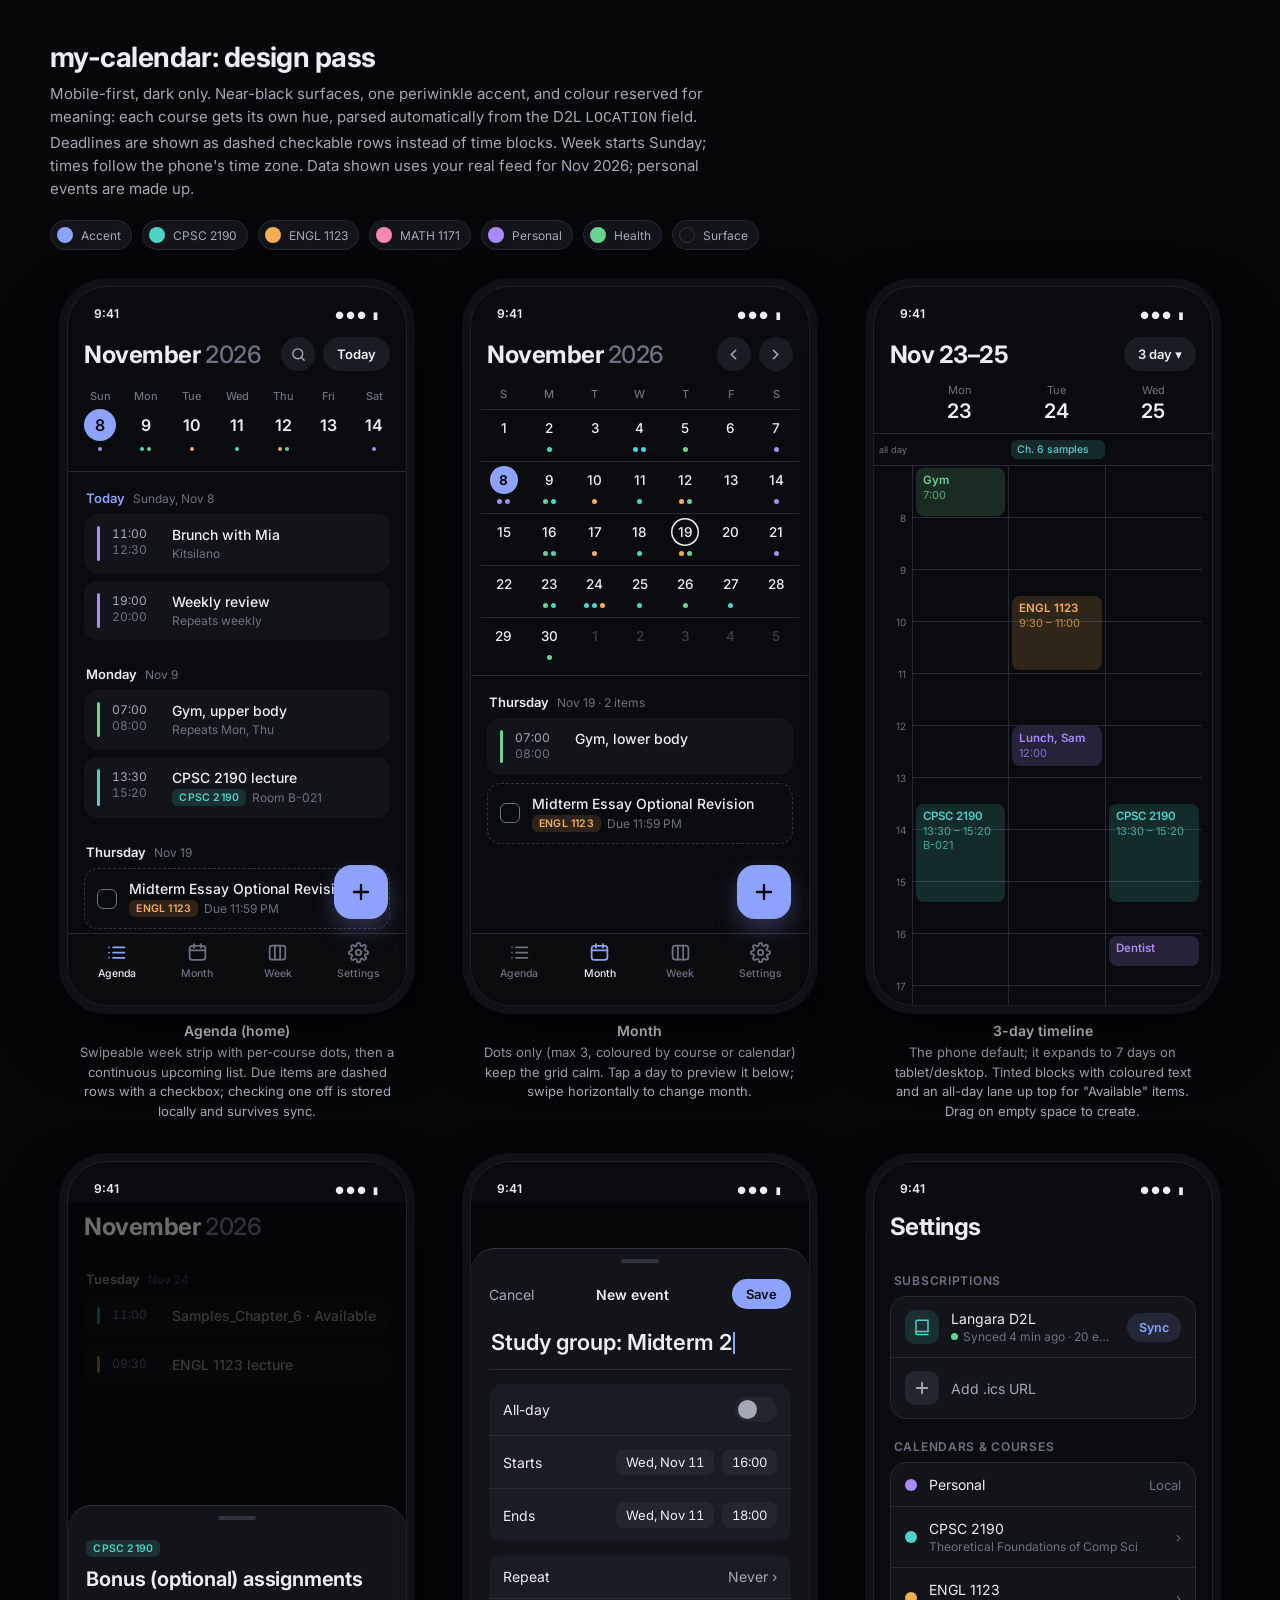
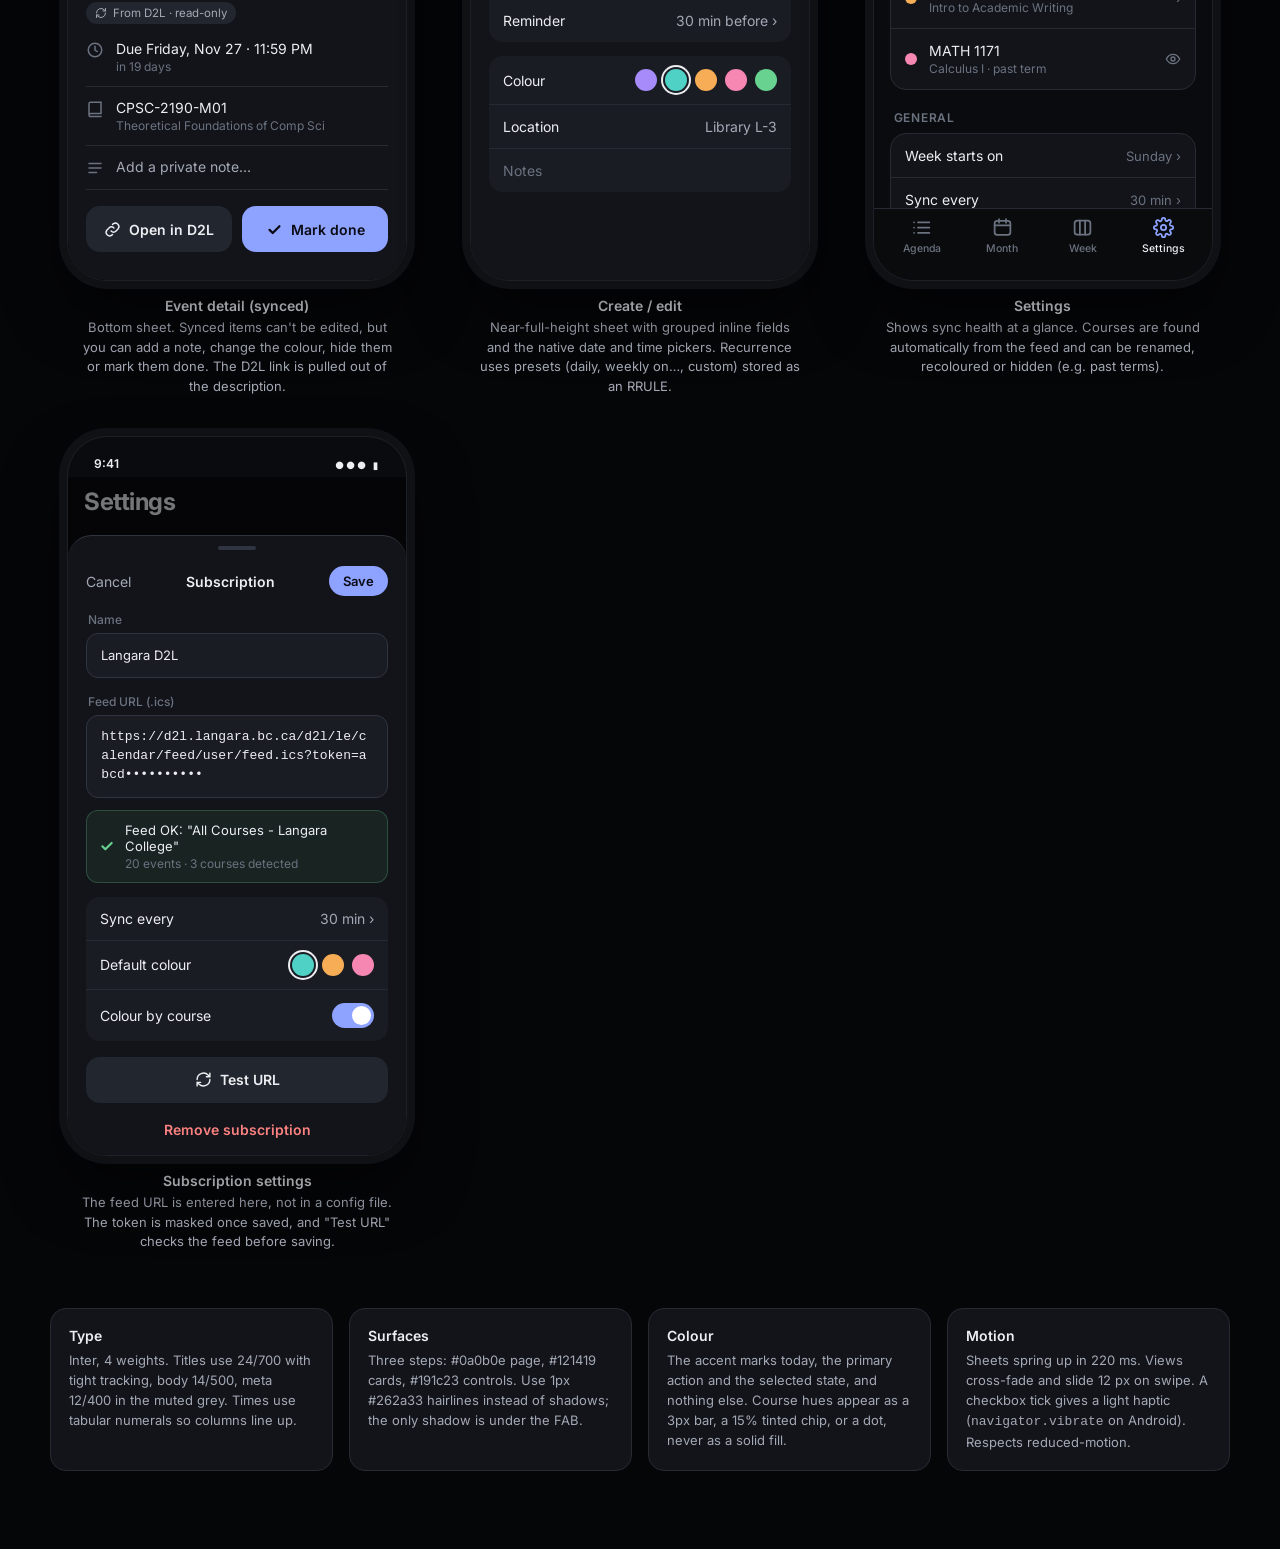
==== commit 559873b2: "Tighten .gitignore, short README, scrub token prefix from docs Co-Authored-By: Claude Opus 5.5 <nore" ====
--- a/docs/designs/index.html
+++ b/docs/designs/index.html
@@ -432,7 +432,7 @@
     <div class="lbl">Name</div>
     <div class="inp" style="font-family:Inter,sans-serif">Langara D2L</div>
     <div class="lbl">Feed URL (.ics)</div>
-    <div class="inp">https://d2l.langara.bc.ca/d2l/le/calendar/feed/user/feed.ics?token=a2dk••••••••••</div>
+    <div class="inp">https://d2l.langara.bc.ca/d2l/le/calendar/feed/user/feed.ics?token=abcd••••••••••</div>
     <div class="okbox"><svg><use href="#i-check"/></svg><div>Feed OK: "All Courses - Langara College"<small>20 events · 3 courses detected</small></div></div>
     <div class="grp">
       <div class="fr"><span>Sync every</span><span class="v">30 min ›</span></div>
